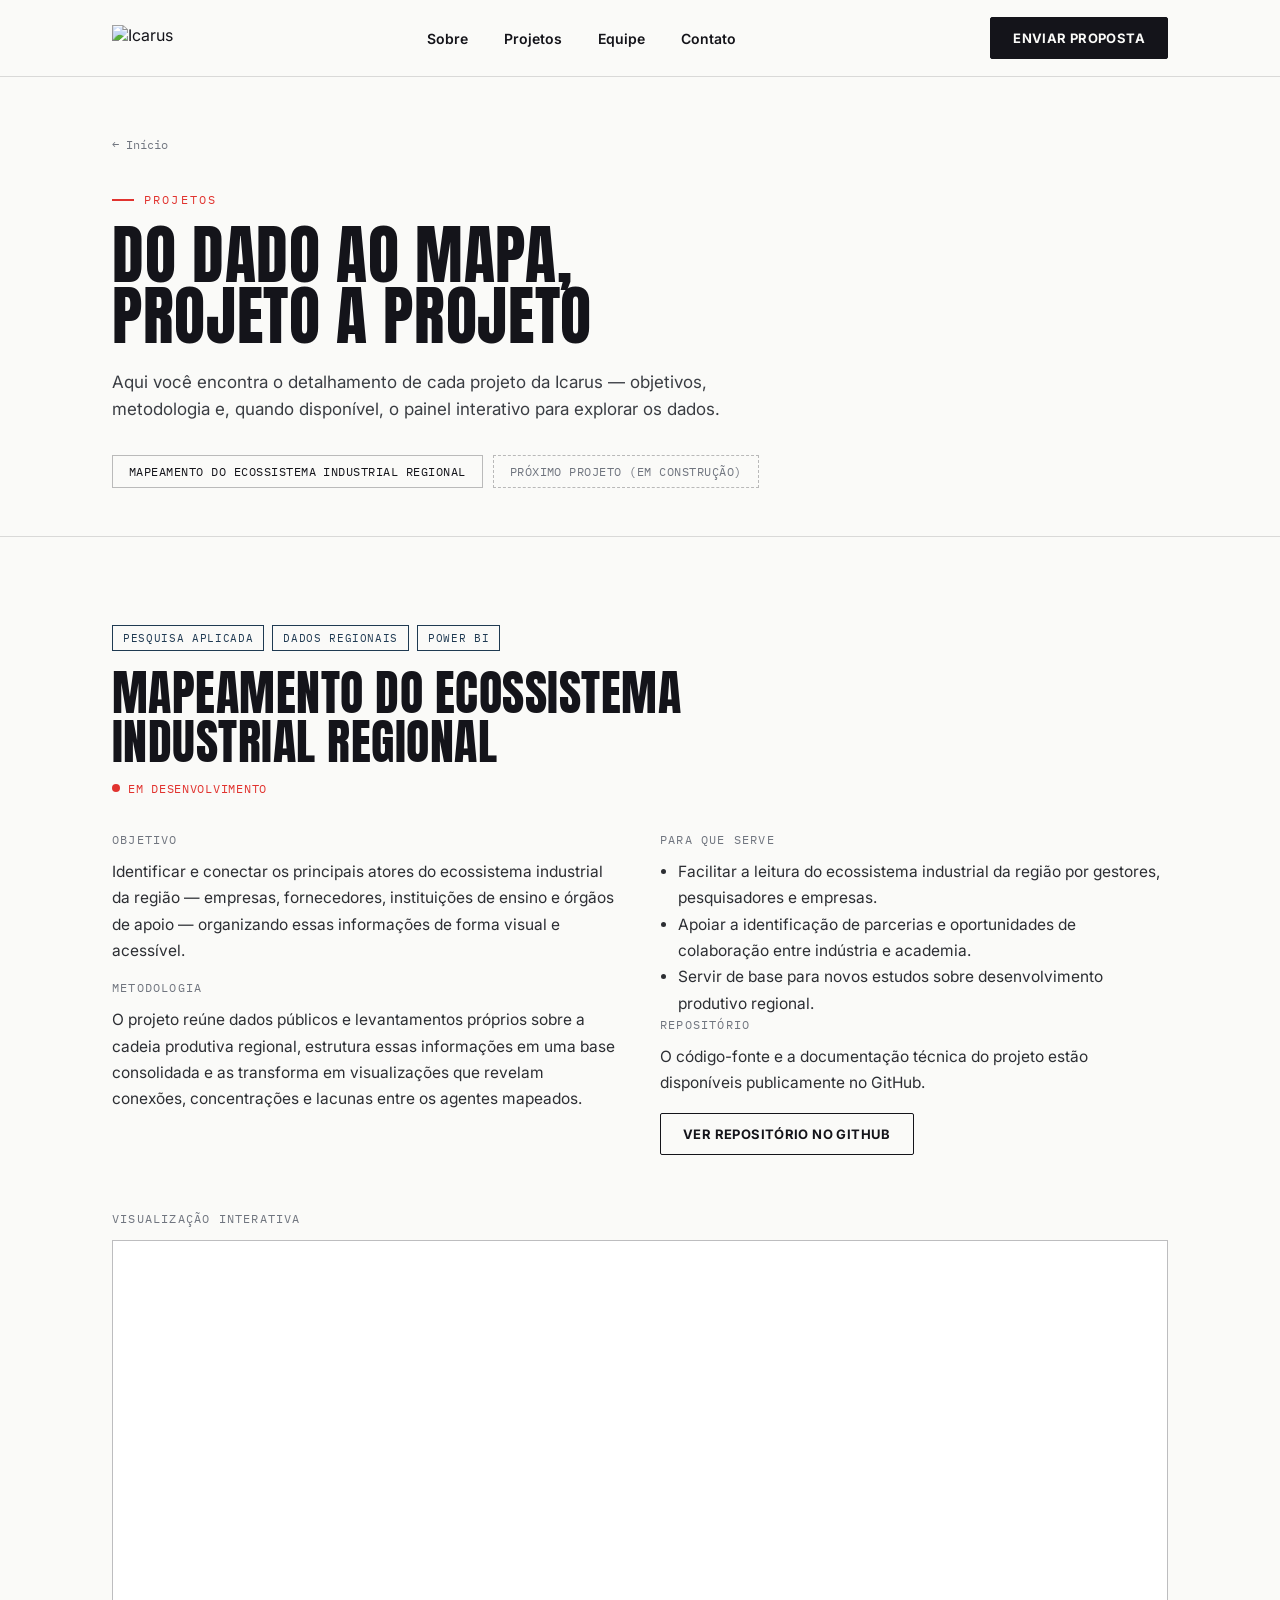
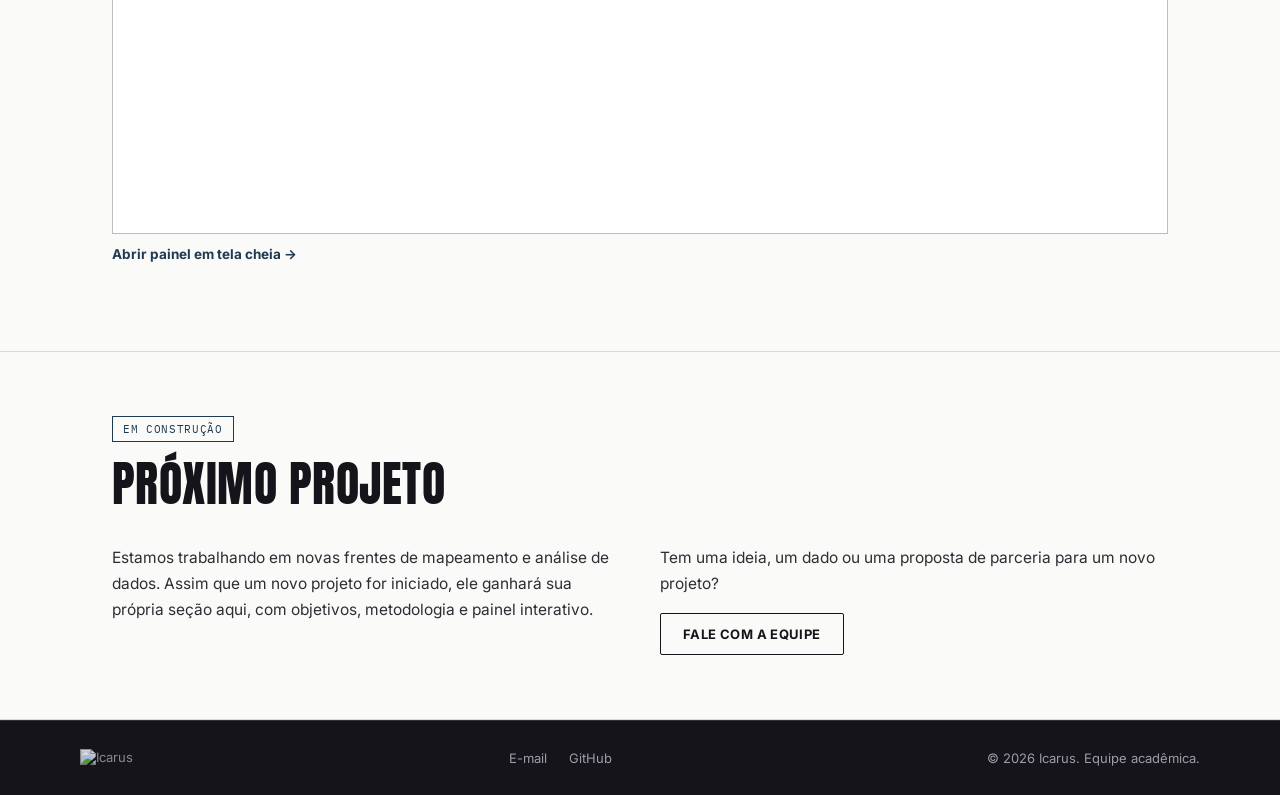
==== projetos.html @ 1a83b589 "Add files via upload" ====
<!DOCTYPE html>
<html lang="pt-BR">
<head>
<meta charset="UTF-8">
<meta name="viewport" content="width=device-width, initial-scale=1.0">
<title>Projetos — Icarus</title>
<link rel="icon" type="image/png" href="fotos/IcarusIcon.png">
<meta name="description" content="Conheça em detalhes os projetos da Icarus: objetivos, metodologia e os painéis interativos de cada um.">
<link rel="preconnect" href="https://fonts.googleapis.com">
<link rel="preconnect" href="https://fonts.gstatic.com" crossorigin>
<link href="https://fonts.googleapis.com/css2?family=Anton&family=Inter:wght@400;500;600;700;800&family=IBM+Plex+Mono:wght@400;500;600&display=swap" rel="stylesheet">
<style>

  :root{
    --paper:#FAFAF8;
    --ink:#14141A;
    --red:#E1332F;
    --navy:#1F3A52;
    --steel:#70757F;
    --line: rgba(20,20,26,0.14);
    --line-strong: rgba(20,20,26,0.28);
    --radius: 2px;
  }

  *{box-sizing:border-box;}
  html{scroll-behavior:smooth;}
  body{
    margin:0;
    background:var(--paper);
    color:var(--ink);
    font-family:'Inter',sans-serif;
    -webkit-font-smoothing:antialiased;
  }
  h1,h2,h3{
    font-family:'Anton', sans-serif;
    font-weight:400;
    letter-spacing:0.01em;
    text-transform:uppercase;
    margin:0;
  }
  .mono{
    font-family:'IBM Plex Mono', monospace;
  }
  a{color:inherit;}
  img{max-width:100%; display:block;}
  .wrap{
    max-width:1120px;
    margin:0 auto;
    padding:0 32px;
  }
  .eyebrow{
    font-family:'IBM Plex Mono', monospace;
    font-size:12px;
    letter-spacing:0.18em;
    text-transform:uppercase;
    color:var(--red);
    display:flex;
    align-items:center;
    gap:10px;
    margin-bottom:18px;
  }
  .eyebrow::before{
    content:"";
    width:22px;
    height:2px;
    background:var(--red);
    display:inline-block;
  }

  /* NAV */
  header{
    position:sticky;
    top:0;
    z-index:50;
    background:rgba(250,250,248,0.92);
    backdrop-filter:blur(6px);
    border-bottom:1px solid var(--line);
  }
  nav.wrap{
    display:flex;
    align-items:center;
    justify-content:space-between;
    height:76px;
  }
  .brand{
    display:flex;
    align-items:center;
    gap:10px;
    text-decoration:none;
  }
  .brand img{height:26px; width:auto;}
  .navlinks{
    display:flex;
    align-items:center;
    gap:36px;
    list-style:none;
    margin:0; padding:0;
  }
  .navlinks a{
    text-decoration:none;
    font-size:14px;
    font-weight:600;
    color:var(--ink);
    position:relative;
    padding-bottom:4px;
  }
  .navlinks a::after{
    content:"";
    position:absolute;
    left:0; bottom:0;
    width:0; height:2px;
    background:var(--red);
    transition:width .2s ease;
  }
  .navlinks a:hover::after{width:100%;}
  .btn{
    display:inline-flex;
    align-items:center;
    gap:8px;
    background:var(--ink);
    color:var(--paper);
    text-decoration:none;
    font-weight:700;
    font-size:13px;
    letter-spacing:0.03em;
    text-transform:uppercase;
    padding:12px 22px;
    border:1px solid var(--ink);
    border-radius:var(--radius);
    transition:background .2s ease, color .2s ease, transform .15s ease;
    cursor:pointer;
  }
  .btn:hover{background:var(--red); border-color:var(--red); transform:translateY(-1px);}
  .btn.ghost{
    background:transparent;
    color:var(--ink);
  }
  .btn.ghost:hover{background:var(--ink); color:var(--paper);}
  .navcta{display:none;}
  @media(min-width:720px){ .navcta{display:inline-flex;} }

  .menubtn{
    display:flex;
    background:none; border:none; cursor:pointer;
    flex-direction:column; gap:5px; padding:6px;
  }
  .menubtn span{width:22px; height:2px; background:var(--ink);}
  @media(min-width:720px){ .menubtn{display:none;} }
  @media(max-width:719px){
    .navlinks{
      position:fixed;
      top:76px; left:0; right:0;
      background:var(--paper);
      flex-direction:column;
      align-items:flex-start;
      gap:0;
      border-bottom:1px solid var(--line);
      transform:translateY(-130%);
      transition:transform .25s ease;
    }
    .navlinks.open{transform:translateY(0);}
    .navlinks li{width:100%;}
    .navlinks a{
      display:block;
      padding:18px 32px;
      width:100%;
      border-bottom:1px solid var(--line);
    }
  }

  /* HERO */
  #top{padding-top:56px;}
  .hero{
    position:relative;
    padding:64px 0 96px;
    overflow:hidden;
    border-bottom:1px solid var(--line);
  }
  .hero-grid{
    display:grid;
    grid-template-columns:1fr;
    gap:48px;
    align-items:center;
    position:relative;
    z-index:2;
  }
  @media(min-width:960px){
    .hero-grid{grid-template-columns:1.05fr 0.95fr;}
  }
  .hero h1{
    font-size:clamp(64px, 12vw, 132px);
    line-height:0.86;
    color:var(--ink);
  }
  .hero h1 span{color:var(--red);}
  .hero p.lede{
    font-size:18px;
    line-height:1.6;
    color:#3a3d43;
    max-width:46ch;
    margin:26px 0 34px;
  }
  .hero-ctas{display:flex; flex-wrap:wrap; gap:14px;}

  .flightmap{
    position:relative;
    aspect-ratio:1/1;
    max-width:460px;
    margin:0 auto;
  }
  .flightmap svg{width:100%; height:100%;}
  .fm-node{fill:var(--navy);}
  .fm-node.hub{fill:var(--red);}
  .fm-line{stroke:var(--line-strong); stroke-width:1.4; fill:none;}
  .fm-path{
    stroke:var(--red);
    stroke-width:2.4;
    fill:none;
    stroke-dasharray:6 7;
    stroke-linecap:round;
    animation:dash 26s linear infinite;
  }
  .fm-plane{
    offset-rotate:auto;
    animation:fly 9s ease-in-out infinite;
  }
  @keyframes dash{ to{ stroke-dashoffset:-260; } }
  @keyframes fly{
    0%   { offset-distance:0%; }
    100% { offset-distance:100%; }
  }
  @media (prefers-reduced-motion: reduce){
    .fm-path, .fm-plane{animation:none;}
  }

  /* SECTIONS shared */
  section{padding:96px 0;}
  section.tight{padding:72px 0;}
  .section-head{
    max-width:640px;
    margin-bottom:56px;
  }
  .section-head h2{
    font-size:clamp(34px, 5vw, 52px);
    line-height:1;
  }

  /* SOBRE */
  #sobre{background:#F1EFE7; border-bottom:1px solid var(--line);}
  .sobre-grid{
    display:grid;
    grid-template-columns:1fr;
    gap:48px;
  }
  @media(min-width:900px){
    .sobre-grid{grid-template-columns:1.2fr 0.8fr;}
  }
  .sobre-text p{
    font-size:16.5px;
    line-height:1.75;
    color:#2c2e33;
    margin:0 0 18px;
  }
  .databox{
    border:1px solid var(--line-strong);
    background:var(--paper);
  }
  .databox dl{margin:0;}
  .databox .row{
    display:flex;
    justify-content:space-between;
    gap:16px;
    padding:18px 22px;
    border-bottom:1px solid var(--line);
  }
  .databox .row:last-child{border-bottom:none;}
  .databox dt{
    font-family:'IBM Plex Mono', monospace;
    font-size:11px;
    letter-spacing:0.1em;
    text-transform:uppercase;
    color:var(--steel);
  }
  .databox dd{
    margin:0;
    font-weight:700;
    font-size:14.5px;
    text-align:right;
  }

  /* PROJETOS */
  .projects{
    display:grid;
    grid-template-columns:1fr;
    gap:28px;
  }
  @media(min-width:860px){
    .projects{grid-template-columns:1fr 1fr;}
  }
  .card{
    border:1px solid var(--line-strong);
    padding:34px;
    background:var(--paper);
    display:flex;
    flex-direction:column;
    gap:18px;
  }
  .card .tag-row{display:flex; flex-wrap:wrap; gap:8px;}
  .tag{
    font-family:'IBM Plex Mono', monospace;
    font-size:11px;
    letter-spacing:0.06em;
    text-transform:uppercase;
    color:var(--navy);
    border:1px solid var(--navy);
    padding:5px 10px;
  }
  .card h3{
    font-size:24px;
    line-height:1.15;
  }
  .card p{
    font-size:15.5px;
    line-height:1.65;
    color:#3a3d43;
    margin:0;
    flex-grow:1;
  }
  .card .cardlink{
    display:inline-flex;
    align-items:center;
    gap:8px;
    font-weight:700;
    font-size:14px;
    text-decoration:none;
    color:var(--ink);
    border-top:1px solid var(--line);
    padding-top:16px;
  }
  .card .cardlink:hover{color:var(--red);}
  .card.empty{
    border-style:dashed;
    align-items:flex-start;
    justify-content:center;
    color:var(--steel);
  }
  .card.empty h3{color:var(--steel);}

  /* EQUIPE */
  #equipe{background:#F1EFE7; border-bottom:1px solid var(--line);}
  .team-grid{
    display:grid;
    grid-template-columns:repeat(2, 1fr);
    gap:28px;
  }
  @media(min-width:720px){
    .team-grid{grid-template-columns:repeat(3, 1fr);}
  }
  .member{
    background:var(--paper);
    border:1px solid var(--line-strong);
    display:flex;
    flex-direction:column;
  }
  .member-photo{
    aspect-ratio:1/1;
    width:100%;
    overflow:hidden;
    border-bottom:1px solid var(--line-strong);
    background:#dcdad2;
  }
  .member-photo img{
    width:100%; height:100%;
    object-fit:cover;
    filter:grayscale(1);
    transition:filter .25s ease, transform .35s ease;
  }
  .member:hover .member-photo img{filter:grayscale(0); transform:scale(1.03);}
  .member-info{
    padding:18px 20px 22px;
    display:flex;
    flex-direction:column;
    gap:4px;
    flex-grow:1;
  }
  .member-info h3{
    font-family:'Inter', sans-serif;
    text-transform:none;
    font-weight:800;
    font-size:16.5px;
    letter-spacing:0;
  }
  .member-role{
    font-family:'IBM Plex Mono', monospace;
    font-size:11.5px;
    letter-spacing:0.04em;
    color:var(--steel);
    margin-bottom:10px;
  }
  .member-linkedin{
    margin-top:auto;
    display:inline-flex;
    align-items:center;
    gap:8px;
    font-size:13px;
    font-weight:700;
    text-decoration:none;
    color:var(--navy);
    width:fit-content;
  }
  .member-linkedin svg{width:16px; height:16px; fill:var(--navy);}
  .member-linkedin:hover{color:var(--red);}
  .member-linkedin:hover svg{fill:var(--red);}

  /* CONTATO */
  #contato{background:var(--ink); color:var(--paper); border-bottom:none;}
  #contato .eyebrow{color:#ff8b83;}
  #contato .eyebrow::before{background:#ff8b83;}
  #contato .section-head h2{color:var(--paper);}
  .contact-grid{
    display:grid;
    grid-template-columns:1fr;
    gap:48px;
  }
  @media(min-width:900px){
    .contact-grid{grid-template-columns:0.8fr 1.2fr;}
  }
  .contact-info p{
    font-size:16px;
    line-height:1.7;
    color:#c8c9ce;
    max-width:40ch;
  }
  .maillink{
    display:inline-flex;
    align-items:center;
    gap:10px;
    font-family:'IBM Plex Mono', monospace;
    font-size:16px;
    color:var(--paper);
    text-decoration:none;
    border-bottom:1px solid rgba(250,250,248,0.4);
    padding-bottom:4px;
    margin-top:8px;
  }
  .maillink:hover{color:var(--red); border-color:var(--red);}

  form.proposal{
    display:grid;
    grid-template-columns:1fr 1fr;
    gap:18px;
  }
  form.proposal .full{grid-column:1/-1;}
  form.proposal label{
    display:block;
    font-family:'IBM Plex Mono', monospace;
    font-size:11px;
    letter-spacing:0.08em;
    text-transform:uppercase;
    color:#9c9ea5;
    margin-bottom:8px;
  }
  form.proposal input,
  form.proposal textarea{
    width:100%;
    background:transparent;
    border:none;
    border-bottom:1px solid rgba(250,250,248,0.35);
    color:var(--paper);
    font-family:'Inter', sans-serif;
    font-size:15px;
    padding:10px 2px;
    outline:none;
    transition:border-color .2s ease;
  }
  form.proposal input:focus,
  form.proposal textarea:focus{border-color:var(--red);}
  form.proposal textarea{resize:vertical; min-height:96px;}
  form.proposal .submitrow{
    grid-column:1/-1;
    display:flex;
    align-items:center;
    gap:18px;
    flex-wrap:wrap;
    margin-top:8px;
  }
  .btn.on-dark{background:var(--red); border-color:var(--red); color:var(--paper);}
  .btn.on-dark:hover{background:var(--paper); color:var(--ink); border-color:var(--paper);}
  .formnote{font-size:13px; color:#9c9ea5;}
  @media(max-width:600px){
    form.proposal{grid-template-columns:1fr;}
  }

  footer{
    background:var(--ink);
    color:#9c9ea5;
    border-top:1px solid rgba(250,250,248,0.12);
  }
  .footwrap{
    display:flex;
    flex-wrap:wrap;
    gap:16px;
    align-items:center;
    justify-content:space-between;
    padding:28px 0;
    font-size:13px;
  }
  .footwrap img{height:18px; opacity:.85;}
  .footlinks{display:flex; gap:22px; list-style:none; margin:0; padding:0;}
  .footlinks a{text-decoration:none; color:#9c9ea5;}
  .footlinks a:hover{color:var(--paper);}

  :focus-visible{outline:2px solid var(--red); outline-offset:2px;}


  /* PÁGINA DE PROJETOS */
  .pagehero{
    padding:56px 0 48px;
    border-bottom:1px solid var(--line);
  }
  .breadcrumb{
    font-family:'IBM Plex Mono', monospace;
    font-size:12px;
    color:var(--steel);
    text-decoration:none;
    display:inline-flex;
    align-items:center;
    gap:6px;
    margin-bottom:28px;
  }
  .breadcrumb:hover{color:var(--red);}
  .pagehero h1{
    font-size:clamp(40px, 7vw, 64px);
    line-height:0.95;
  }
  .pagehero p.lede{
    font-size:17px;
    line-height:1.6;
    color:#3a3d43;
    max-width:60ch;
    margin:22px 0 0;
  }

  .project-pills{
    display:flex;
    flex-wrap:wrap;
    gap:10px;
    margin-top:32px;
  }
  .pill{
    font-family:'IBM Plex Mono', monospace;
    font-size:12px;
    text-transform:uppercase;
    letter-spacing:0.04em;
    text-decoration:none;
    color:var(--ink);
    border:1px solid var(--line-strong);
    padding:8px 16px;
    transition:background .2s ease, color .2s ease, border-color .2s ease;
  }
  .pill:hover{background:var(--ink); color:var(--paper); border-color:var(--ink);}
  .pill.disabled{
    color:var(--steel);
    border-style:dashed;
    pointer-events:none;
  }

  .project-detail{
    padding:88px 0;
    border-bottom:1px solid var(--line);
  }
  .project-detail.empty{
    padding:64px 0;
    text-align:left;
  }
  .pd-head{max-width:760px; margin-bottom:36px;}
  .pd-head .tag-row{display:flex; flex-wrap:wrap; gap:8px; margin-bottom:18px;}
  .pd-head h2{font-size:clamp(32px, 5vw, 48px); line-height:1.02; margin-bottom:14px;}
  .pd-meta{
    display:flex;
    flex-wrap:wrap;
    align-items:center;
    gap:20px;
    margin-top:8px;
  }
  .pd-meta .status{
    font-family:'IBM Plex Mono', monospace;
    font-size:12px;
    letter-spacing:0.06em;
    text-transform:uppercase;
    color:var(--red);
    display:flex;
    align-items:center;
    gap:8px;
  }
  .pd-meta .status::before{
    content:"";
    width:8px; height:8px;
    border-radius:50%;
    background:var(--red);
    display:inline-block;
  }

  .pd-body{
    display:grid;
    grid-template-columns:1fr;
    gap:40px;
  }
  @media(min-width:900px){
    .pd-body{grid-template-columns:1fr 1fr;}
  }
  .pd-col h3{
    font-family:'IBM Plex Mono', monospace;
    font-size:12px;
    letter-spacing:0.1em;
    text-transform:uppercase;
    color:var(--steel);
    margin-bottom:12px;
  }
  .pd-col p{
    font-size:15.5px;
    line-height:1.7;
    color:#2c2e33;
    margin:0 0 16px;
  }
  .pd-col ul{
    margin:0;
    padding-left:18px;
    font-size:15.5px;
    line-height:1.7;
    color:#2c2e33;
  }

  .pbi-section{margin-top:56px;}
  .pbi-section h3{
    font-family:'IBM Plex Mono', monospace;
    font-size:12px;
    letter-spacing:0.1em;
    text-transform:uppercase;
    color:var(--steel);
    margin-bottom:14px;
  }
  .pbi-embed{
    position:relative;
    width:100%;
    aspect-ratio:16/9;
    background:#fff;
    border:1px solid var(--line-strong);
  }
  .pbi-embed iframe{
    position:absolute; inset:0;
    width:100%; height:100%;
    border:0;
  }
  .pbi-openfull{
    margin-top:12px;
    display:inline-flex;
    align-items:center;
    gap:8px;
    font-size:13.5px;
    font-weight:700;
    text-decoration:none;
    color:var(--navy);
  }
  .pbi-openfull:hover{color:var(--red);}

  .pd-footer{
    margin-top:40px;
    display:flex;
    flex-wrap:wrap;
    gap:16px;
  }
</style>
</head>
<body>

<header>
  <nav class="wrap">
    <a class="brand" href="index.html">
      <img src="fotos/icarus-logo.png" alt="Icarus">
    </a>
    <ul class="navlinks" id="navlinks">
      <li><a href="index.html#sobre">Sobre</a></li>
      <li><a href="projetos.html">Projetos</a></li>
      <li><a href="index.html#equipe">Equipe</a></li>
      <li><a href="index.html#contato">Contato</a></li>
    </ul>
    <a class="btn navcta" href="index.html#contato">Enviar proposta</a>
    <button class="menubtn" id="menubtn" aria-label="Abrir menu" aria-expanded="false">
      <span></span><span></span><span></span>
    </button>
  </nav>
</header>

<main>

  <section class="pagehero">
    <div class="wrap">
      <a class="breadcrumb" href="index.html">&larr; Início</a>
      <p class="eyebrow">Projetos</p>
      <h1>Do dado ao mapa,<br>projeto a projeto</h1>
      <p class="lede">Aqui você encontra o detalhamento de cada projeto da Icarus — objetivos, metodologia e, quando disponível, o painel interativo para explorar os dados.</p>

      <div class="project-pills">
        <a class="pill" href="#mapeamento">Mapeamento do Ecossistema Industrial Regional</a>
        <span class="pill disabled">Próximo projeto (em construção)</span>
      </div>
    </div>
  </section>

  <article id="mapeamento" class="project-detail">
    <div class="wrap">
      <div class="pd-head">
        <div class="tag-row">
          <span class="tag">Pesquisa aplicada</span>
          <span class="tag">Dados regionais</span>
          <span class="tag">Power BI</span>
        </div>
        <h2>Mapeamento do Ecossistema Industrial Regional</h2>
        <div class="pd-meta">
          <span class="status">Em desenvolvimento</span>
        </div>
      </div>

      <div class="pd-body">
        <div class="pd-col">
          <h3>Objetivo</h3>
          <p>Identificar e conectar os principais atores do ecossistema industrial da região — empresas, fornecedores, instituições de ensino e órgãos de apoio — organizando essas informações de forma visual e acessível.</p>
          <h3>Metodologia</h3>
          <p>O projeto reúne dados públicos e levantamentos próprios sobre a cadeia produtiva regional, estrutura essas informações em uma base consolidada e as transforma em visualizações que revelam conexões, concentrações e lacunas entre os agentes mapeados.</p>
        </div>
        <div class="pd-col">
          <h3>Para que serve</h3>
          <ul>
            <li>Facilitar a leitura do ecossistema industrial da região por gestores, pesquisadores e empresas.</li>
            <li>Apoiar a identificação de parcerias e oportunidades de colaboração entre indústria e academia.</li>
            <li>Servir de base para novos estudos sobre desenvolvimento produtivo regional.</li>
          </ul>
          <h3>Repositório</h3>
          <p>O código-fonte e a documentação técnica do projeto estão disponíveis publicamente no GitHub.</p>
          <a class="btn ghost" href="https://github.com/Icarus-Lab-s/Mapeamento-do-Ecossistema-Industrial-Regional" target="_blank" rel="noopener">Ver repositório no GitHub</a>
        </div>
      </div>

      <div class="pbi-section">
        <h3>Visualização interativa</h3>
        <div class="pbi-embed">
          <iframe title="Mapeamento do Ecossistema Industrial Regional — Power BI"
            src="https://app.powerbi.com/view?r=eyJrIjoiMGNhYjM4NjMtMGIyYi00YjcwLWJhYmQtYzQyNThmYTY5NDgzIiwidCI6ImVhYmU2NGM1LTY4ZjUtNGE3Ni04MzAxLTk1NzdhNjc5ZTQ0OSIsImMiOjR9&pageName=af661d0682da87ab750f"
            allowfullscreen loading="lazy"></iframe>
        </div>
        <a class="pbi-openfull" href="https://app.powerbi.com/view?r=eyJrIjoiMGNhYjM4NjMtMGIyYi00YjcwLWJhYmQtYzQyNThmYTY5NDgzIiwidCI6ImVhYmU2NGM1LTY4ZjUtNGE3Ni04MzAxLTk1NzdhNjc5ZTQ0OSIsImMiOjR9&pageName=af661d0682da87ab750f" target="_blank" rel="noopener">
          Abrir painel em tela cheia &rarr;
        </a>
      </div>
    </div>
  </article>

  <article id="proximo-projeto" class="project-detail empty">
    <div class="wrap">
      <div class="pd-head">
        <div class="tag-row"><span class="tag">Em construção</span></div>
        <h2>Próximo projeto</h2>
      </div>
      <div class="pd-body">
        <div class="pd-col">
          <p>Estamos trabalhando em novas frentes de mapeamento e análise de dados. Assim que um novo projeto for iniciado, ele ganhará sua própria seção aqui, com objetivos, metodologia e painel interativo.</p>
        </div>
        <div class="pd-col">
          <p>Tem uma ideia, um dado ou uma proposta de parceria para um novo projeto?</p>
          <a class="btn ghost" href="index.html#contato">Fale com a equipe</a>
        </div>
      </div>
    </div>
  </article>

</main>

<footer>
  <div class="wrap footwrap">
    <img src="fotos/icarus-logo.png" alt="Icarus">
    <ul class="footlinks">
      <li><a href="mailto:icarus.fatec@gmail.com">E-mail</a></li>
      <li><a href="https://github.com/Icarus-Lab-s" target="_blank" rel="noopener">GitHub</a></li>
    </ul>
    <span>&copy; <span id="year"></span> Icarus. Equipe acadêmica.</span>
  </div>
</footer>

<script>
  document.getElementById('year').textContent = new Date().getFullYear();

  const menubtn = document.getElementById('menubtn');
  const navlinks = document.getElementById('navlinks');
  menubtn.addEventListener('click', () => {
    const open = navlinks.classList.toggle('open');
    menubtn.setAttribute('aria-expanded', open ? 'true' : 'false');
  });
  navlinks.querySelectorAll('a').forEach(a => a.addEventListener('click', () => {
    navlinks.classList.remove('open');
    menubtn.setAttribute('aria-expanded', 'false');
  }));
</script>

</body>
</html>
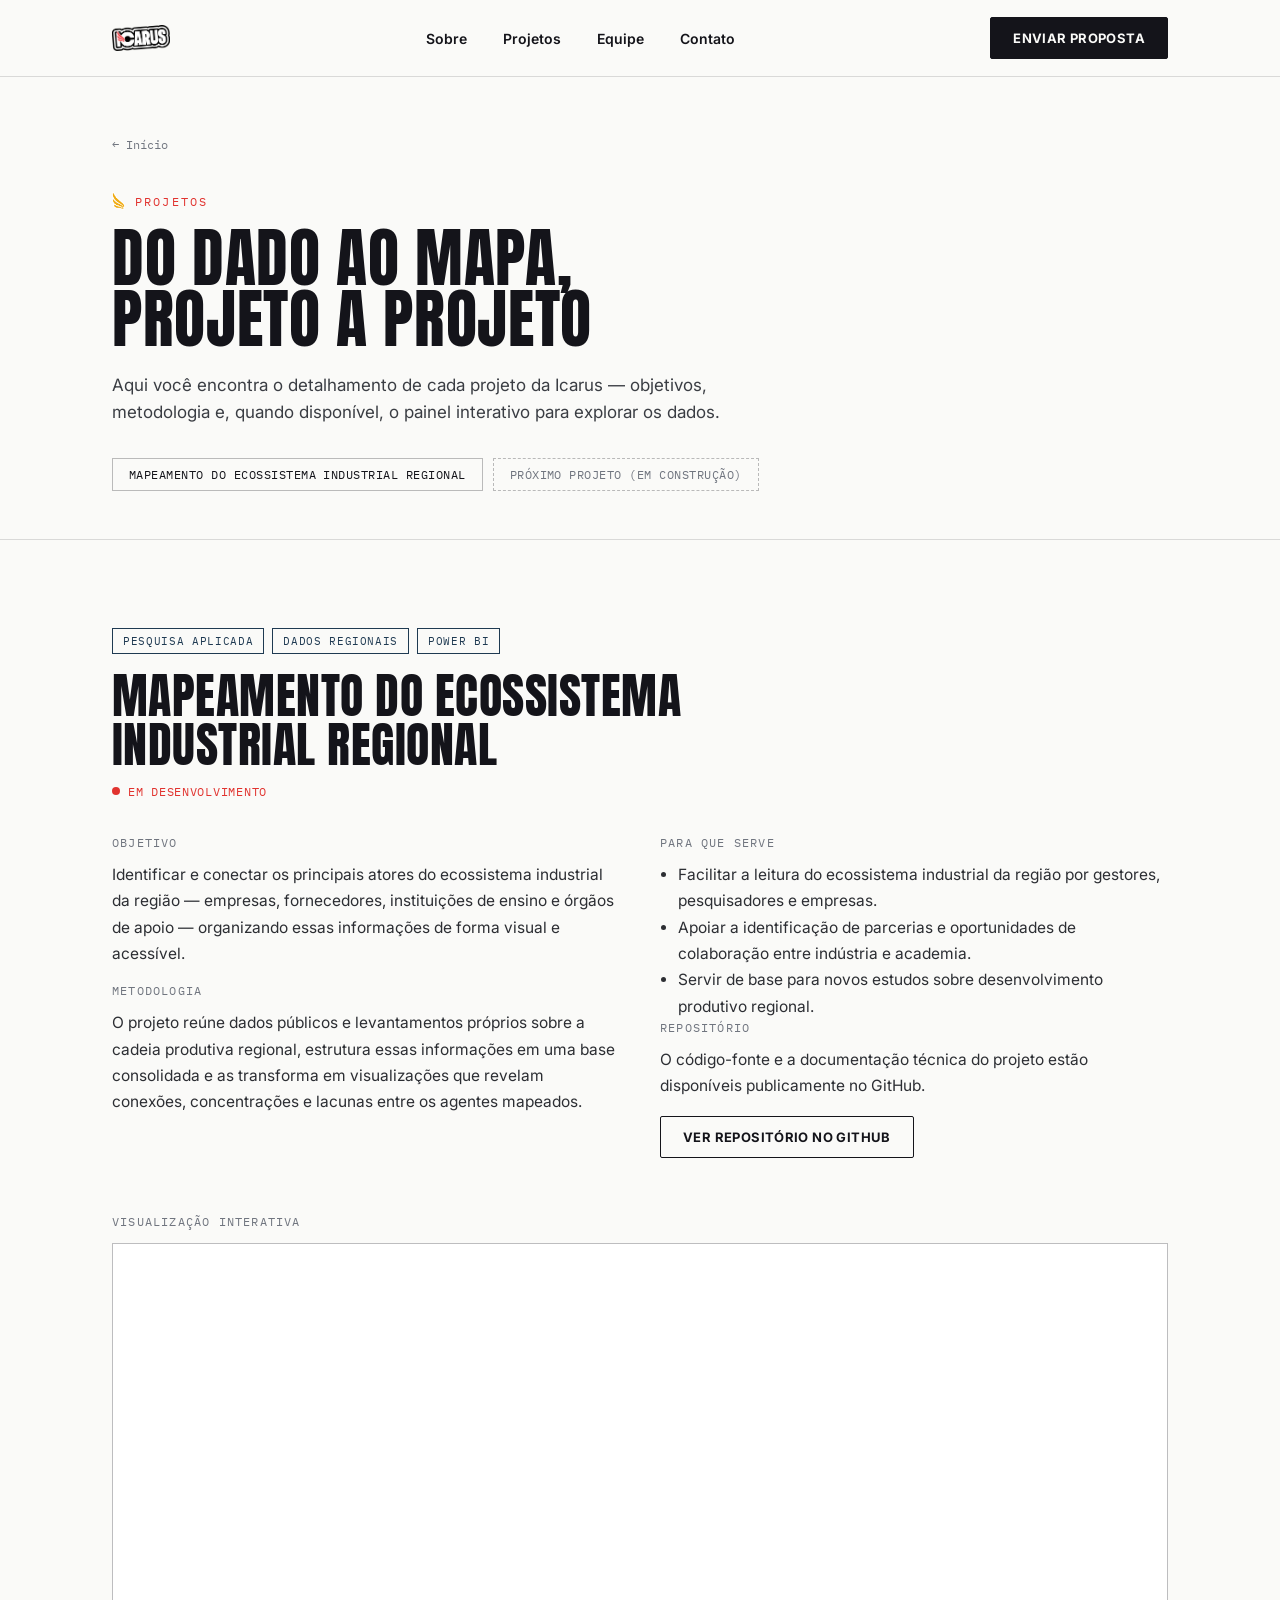
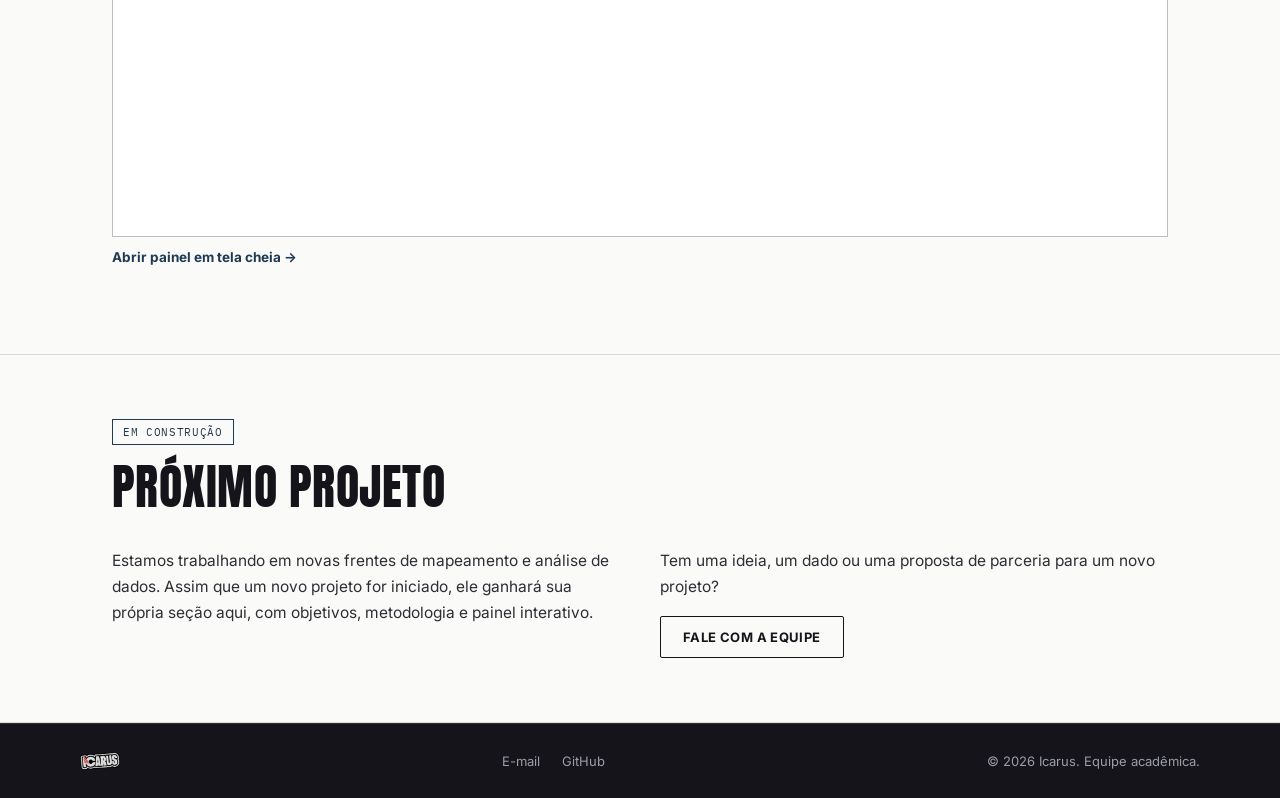
==== commit 5b43aca7: "Update eyebrow styling in projetos.html Replaced eyebrow pseudo-element with an image background." ====
--- a/projetos.html
+++ b/projetos.html
@@ -59,13 +59,16 @@
     gap:10px;
     margin-bottom:18px;
   }
-  .eyebrow::before{
-    content:"";
-    width:22px;
-    height:2px;
-    background:var(--red);
-    display:inline-block;
-  }
+.eyebrow::before{
+  content:"";
+  width:13px;
+  height:18px;
+  background-image:url('fotos/ASA_AMARELA.png');
+  background-size:contain;
+  background-repeat:no-repeat;
+  background-position:center;
+  display:inline-block;
+}
 
   /* NAV */
   header{
@@ -415,7 +418,7 @@
   /* CONTATO */
   #contato{background:var(--ink); color:var(--paper); border-bottom:none;}
   #contato .eyebrow{color:#ff8b83;}
-  #contato .eyebrow::before{background:#ff8b83;}
+
   #contato .section-head h2{color:var(--paper);}
   .contact-grid{
     display:grid;
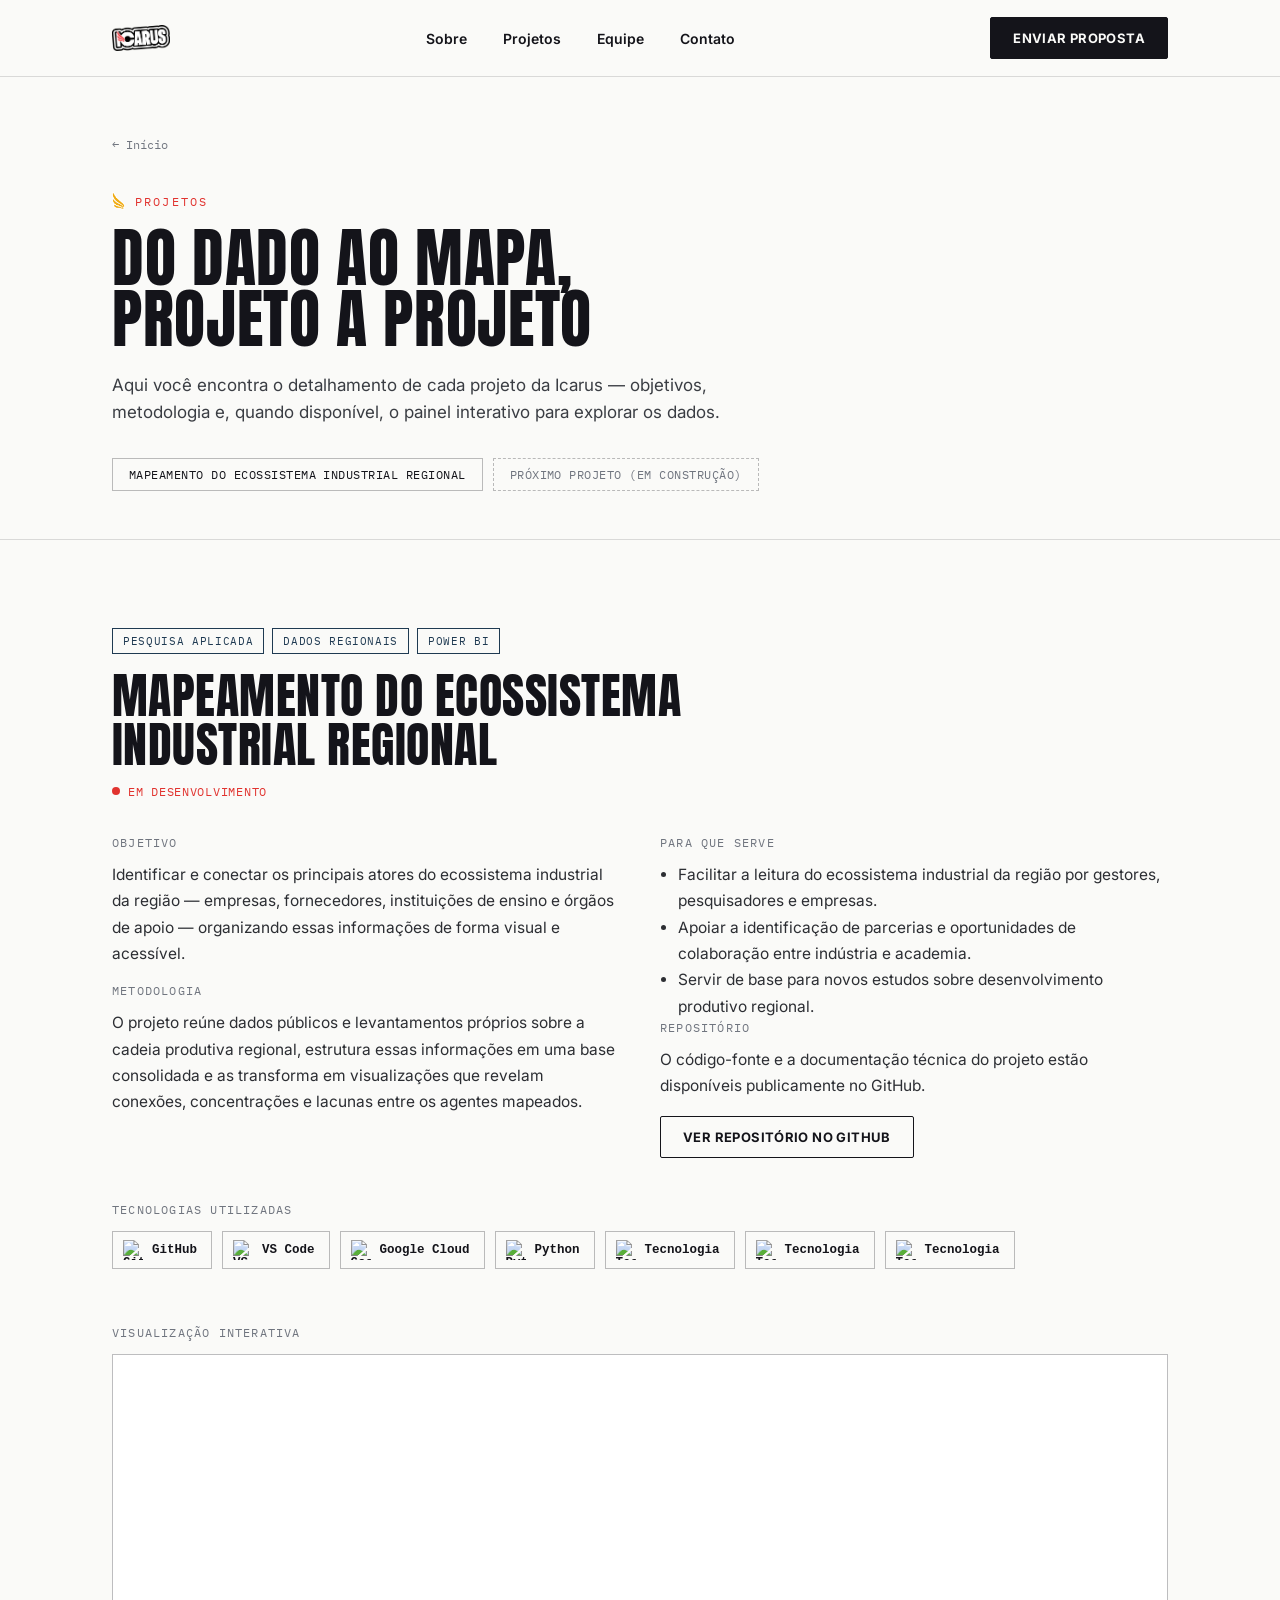
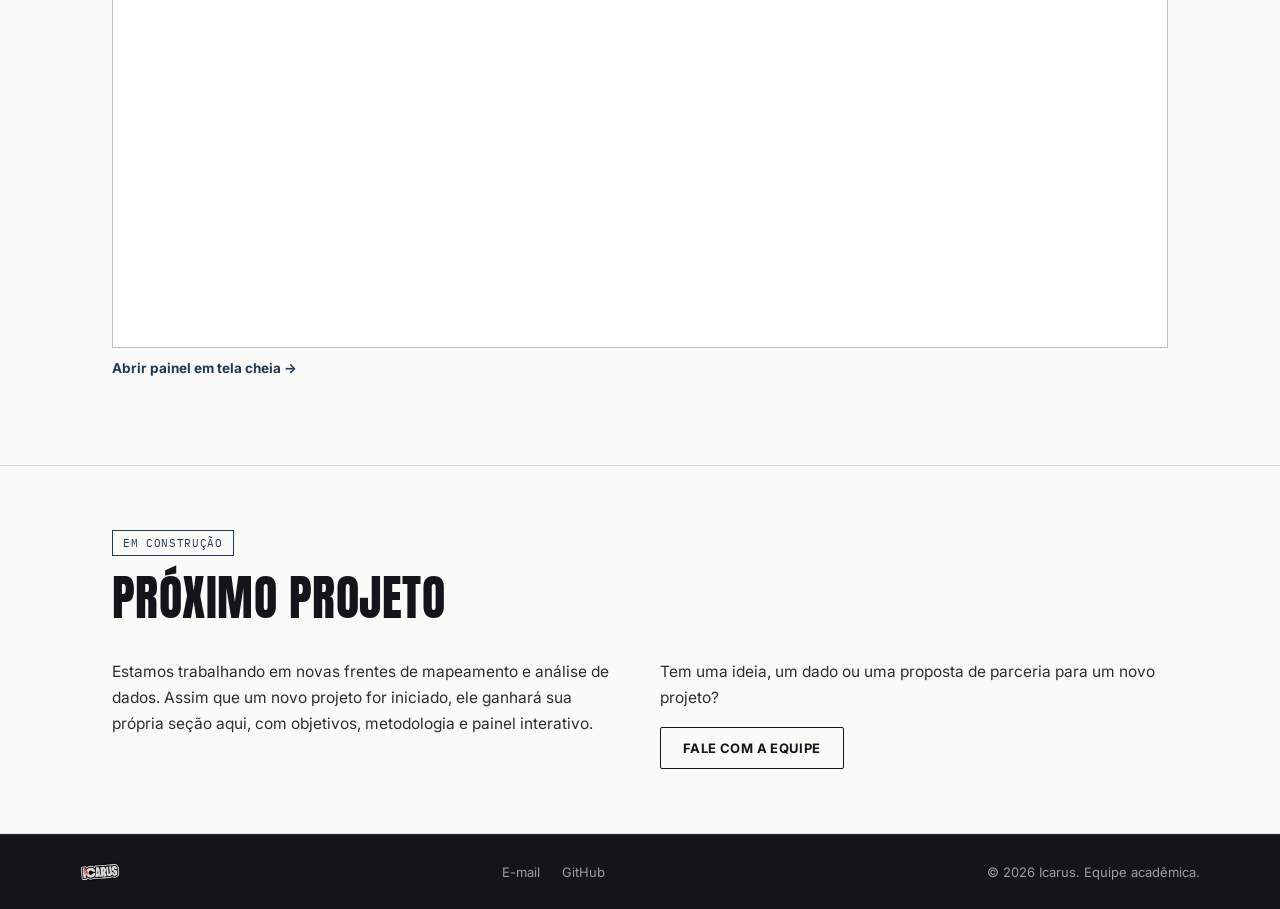
==== commit fc0e863e: "Add files via upload" ====
--- a/projetos.html
+++ b/projetos.html
@@ -59,16 +59,16 @@
     gap:10px;
     margin-bottom:18px;
   }
-.eyebrow::before{
-  content:"";
-  width:13px;
-  height:18px;
-  background-image:url('fotos/ASA_AMARELA.png');
-  background-size:contain;
-  background-repeat:no-repeat;
-  background-position:center;
-  display:inline-block;
-}
+  .eyebrow::before{
+    content:"";
+    width:13px;
+    height:18px;
+    background-image:url('fotos/ASA_AMARELA.png');
+    background-size:contain;
+    background-repeat:no-repeat;
+    background-position:center;
+    display:inline-block;
+  }
 
   /* NAV */
   header{
@@ -418,7 +418,6 @@
   /* CONTATO */
   #contato{background:var(--ink); color:var(--paper); border-bottom:none;}
   #contato .eyebrow{color:#ff8b83;}
-
   #contato .section-head h2{color:var(--paper);}
   .contact-grid{
     display:grid;
@@ -632,6 +631,43 @@
     font-size:15.5px;
     line-height:1.7;
     color:#2c2e33;
+  }
+
+  .tech-section{margin-top:44px;}
+  .tech-section h3{
+    font-family:'IBM Plex Mono', monospace;
+    font-size:12px;
+    letter-spacing:0.1em;
+    text-transform:uppercase;
+    color:var(--steel);
+    margin-bottom:14px;
+  }
+  .tech-list{
+    display:flex;
+    flex-wrap:wrap;
+    gap:10px;
+    list-style:none;
+    margin:0; padding:0;
+  }
+  .tech-chip{
+    display:inline-flex;
+    align-items:center;
+    gap:9px;
+    border:1px solid var(--line-strong);
+    background:var(--paper);
+    padding:8px 14px 8px 10px;
+    font-family:'IBM Plex Mono', monospace;
+    font-size:12.5px;
+    font-weight:600;
+    color:var(--ink);
+    transition:border-color .2s ease;
+  }
+  .tech-chip:hover{border-color:var(--red);}
+  .tech-chip img{
+    width:20px;
+    height:20px;
+    object-fit:contain;
+    display:block;
   }
 
   .pbi-section{margin-top:56px;}
@@ -745,6 +781,41 @@
         </div>
       </div>
 
+      <div class="tech-section">
+        <h3>Tecnologias utilizadas</h3>
+        <ul class="tech-list">
+          <li class="tech-chip">
+            <img src="https://skillicons.dev/icons?i=github" alt="GitHub">
+            GitHub
+          </li>
+          <li class="tech-chip">
+            <img src="https://skillicons.dev/icons?i=vscode" alt="VS Code">
+            VS Code
+          </li>
+          <li class="tech-chip">
+            <img src="https://skillicons.dev/icons?i=gcp" alt="Google Cloud">
+            Google Cloud
+          </li>
+          <li class="tech-chip">
+            <img src="https://skillicons.dev/icons?i=py" alt="Python">
+            Python
+          </li>
+          <!-- Ícones do GitHub attachments do README: troque "Tecnologia" pelo nome real de cada um -->
+          <li class="tech-chip">
+            <img src="https://github.com/user-attachments/assets/198d7763-92dc-4685-8780-8c7db5d99fa0" alt="Tecnologia">
+            Tecnologia
+          </li>
+          <li class="tech-chip">
+            <img src="https://github.com/user-attachments/assets/2d09ff6a-58b9-4582-9270-4984dc7b776a" alt="Tecnologia">
+            Tecnologia
+          </li>
+          <li class="tech-chip">
+            <img src="https://github.com/user-attachments/assets/ec7f6d82-7c84-4871-9c70-865951236cc5" alt="Tecnologia">
+            Tecnologia
+          </li>
+        </ul>
+      </div>
+
       <div class="pbi-section">
         <h3>Visualização interativa</h3>
         <div class="pbi-embed">
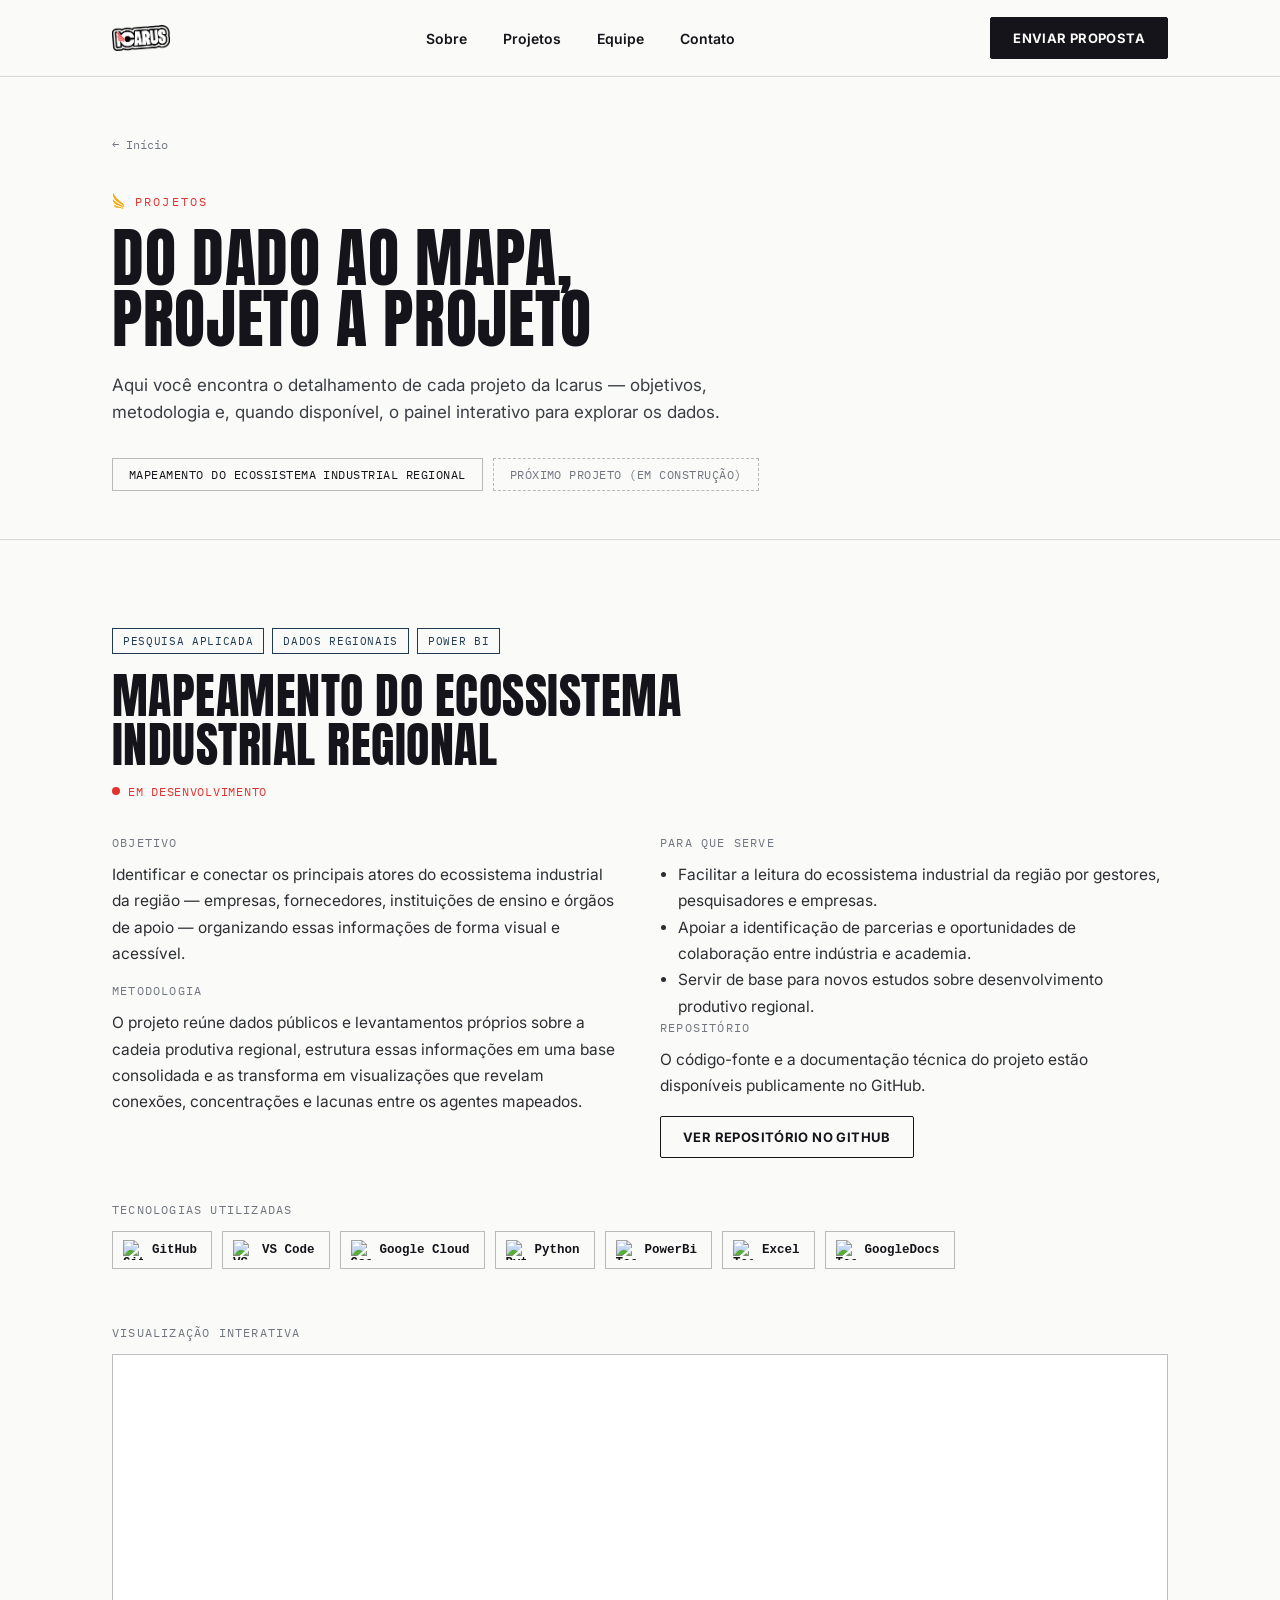
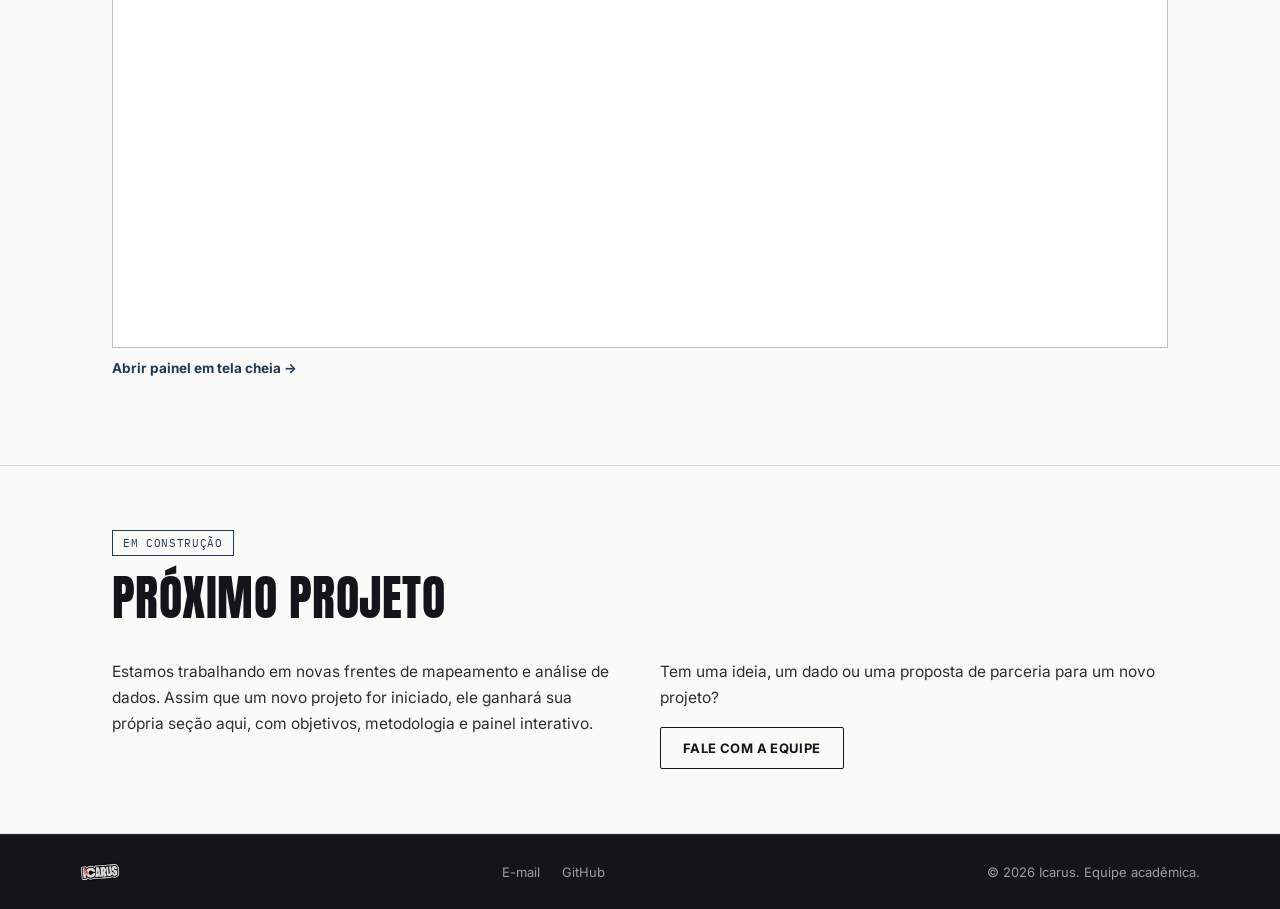
==== commit 531022b7: "Add files via upload" ====
--- a/projetos.html
+++ b/projetos.html
@@ -800,18 +800,18 @@
             <img src="https://skillicons.dev/icons?i=py" alt="Python">
             Python
           </li>
-          <!-- Ícones do GitHub attachments do README: troque "Tecnologia" pelo nome real de cada um -->
+  <!-- Ícones do GitHub attachments do README: troque "Tecnologia" pelo nome real de cada um -->
           <li class="tech-chip">
             <img src="https://github.com/user-attachments/assets/198d7763-92dc-4685-8780-8c7db5d99fa0" alt="Tecnologia">
-            Tecnologia
+            PowerBi
           </li>
           <li class="tech-chip">
             <img src="https://github.com/user-attachments/assets/2d09ff6a-58b9-4582-9270-4984dc7b776a" alt="Tecnologia">
-            Tecnologia
+            Excel
           </li>
           <li class="tech-chip">
             <img src="https://github.com/user-attachments/assets/ec7f6d82-7c84-4871-9c70-865951236cc5" alt="Tecnologia">
-            Tecnologia
+            GoogleDocs
           </li>
         </ul>
       </div>
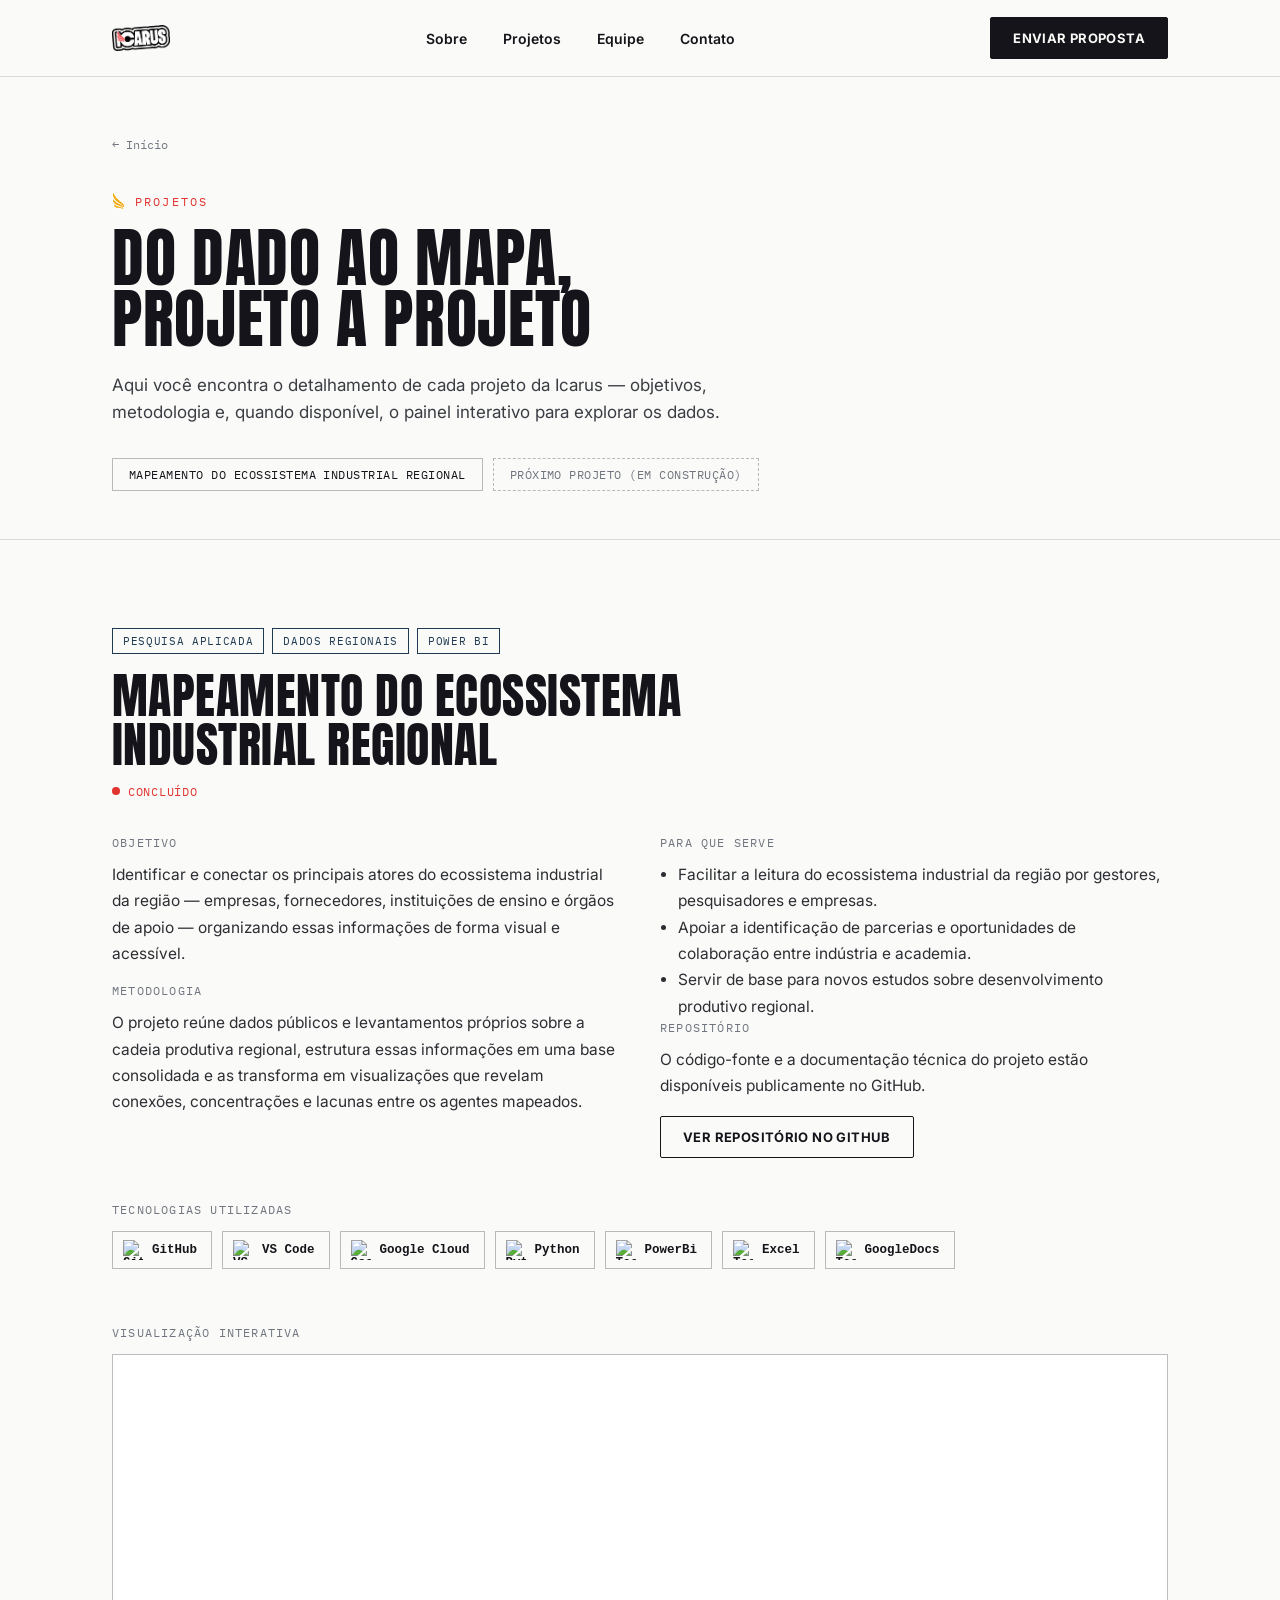
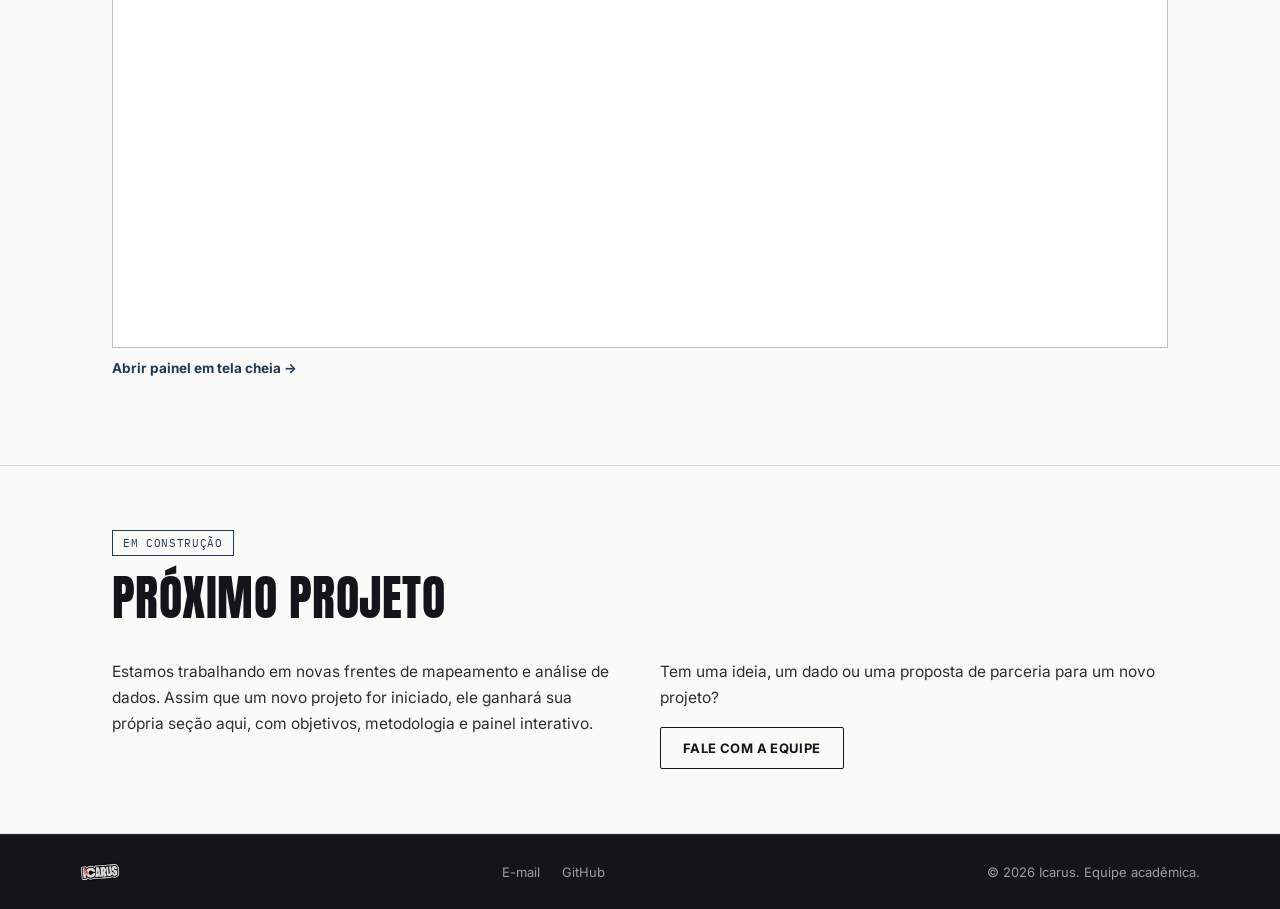
==== commit 45b463b8: "Update projetos.html" ====
--- a/projetos.html
+++ b/projetos.html
@@ -757,7 +757,7 @@
         </div>
         <h2>Mapeamento do Ecossistema Industrial Regional</h2>
         <div class="pd-meta">
-          <span class="status">Em desenvolvimento</span>
+          <span class="status concluido">Concluído</span>
         </div>
       </div>
 
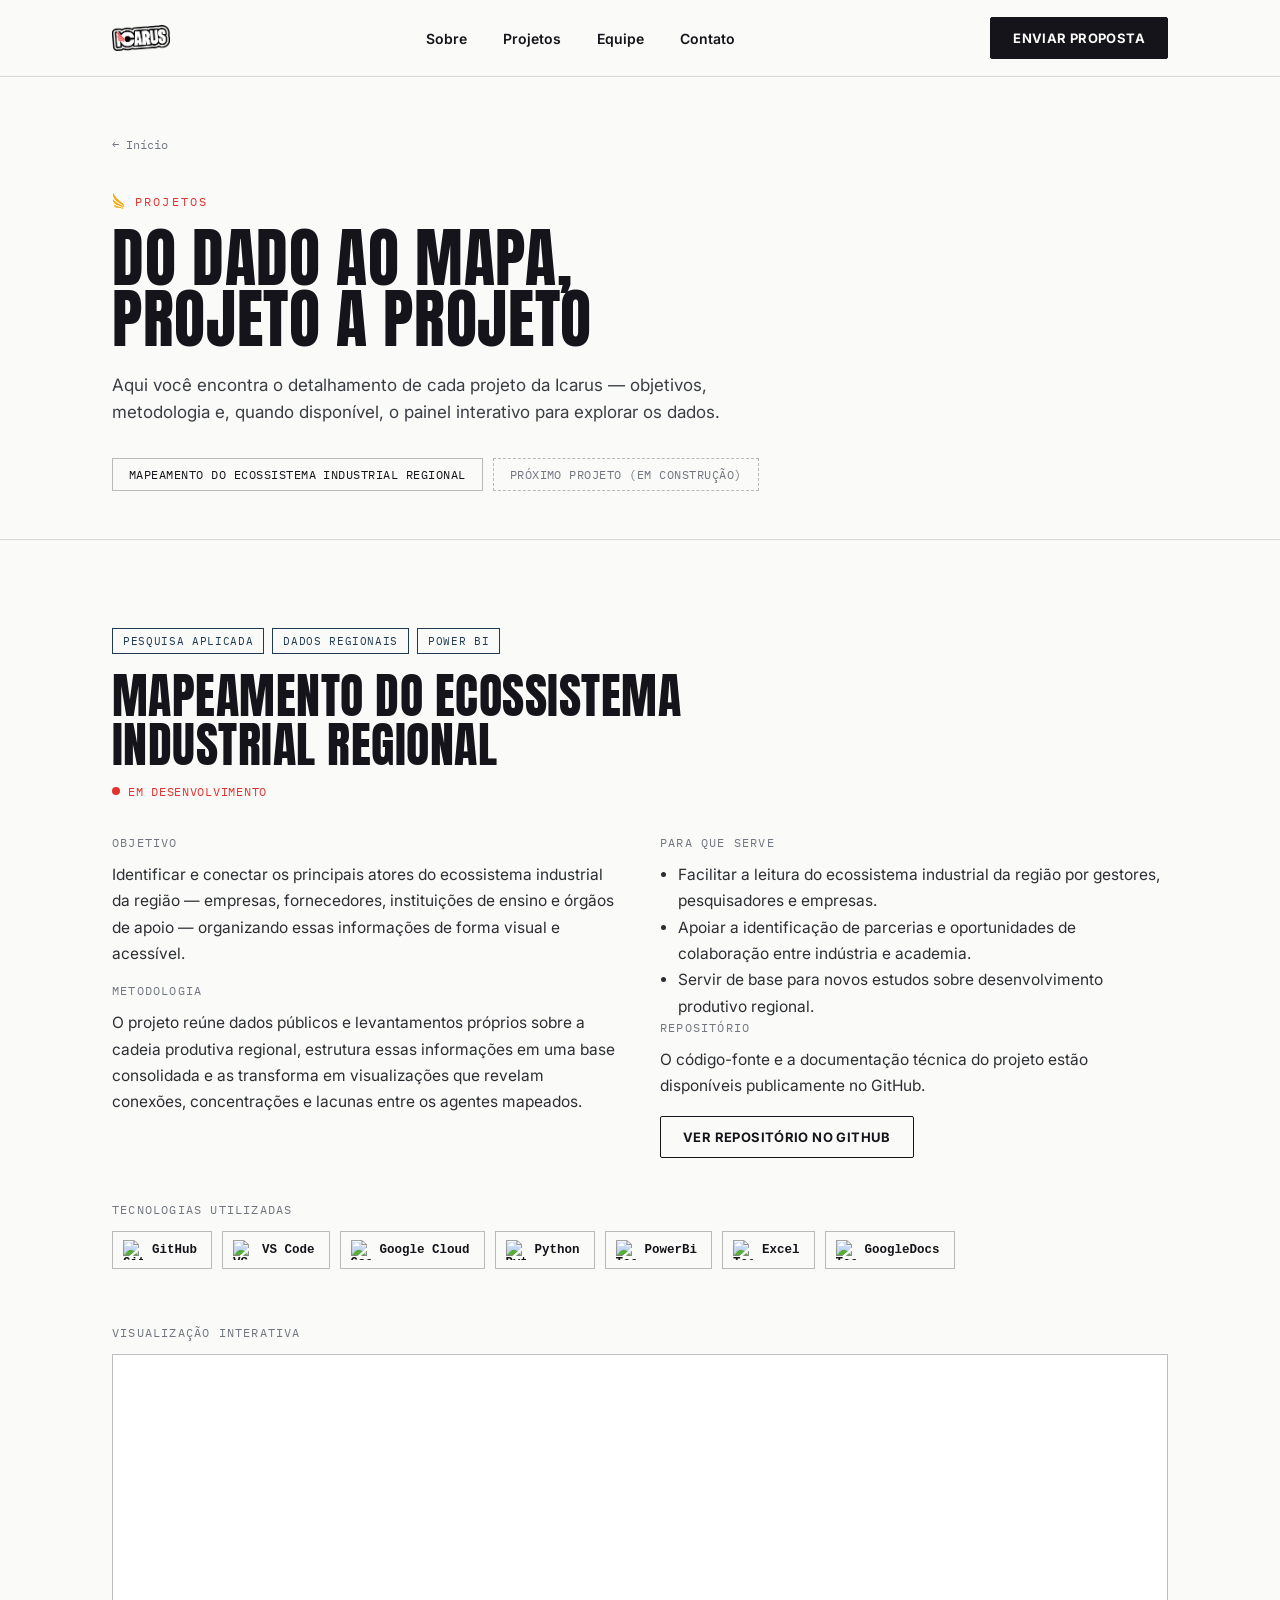
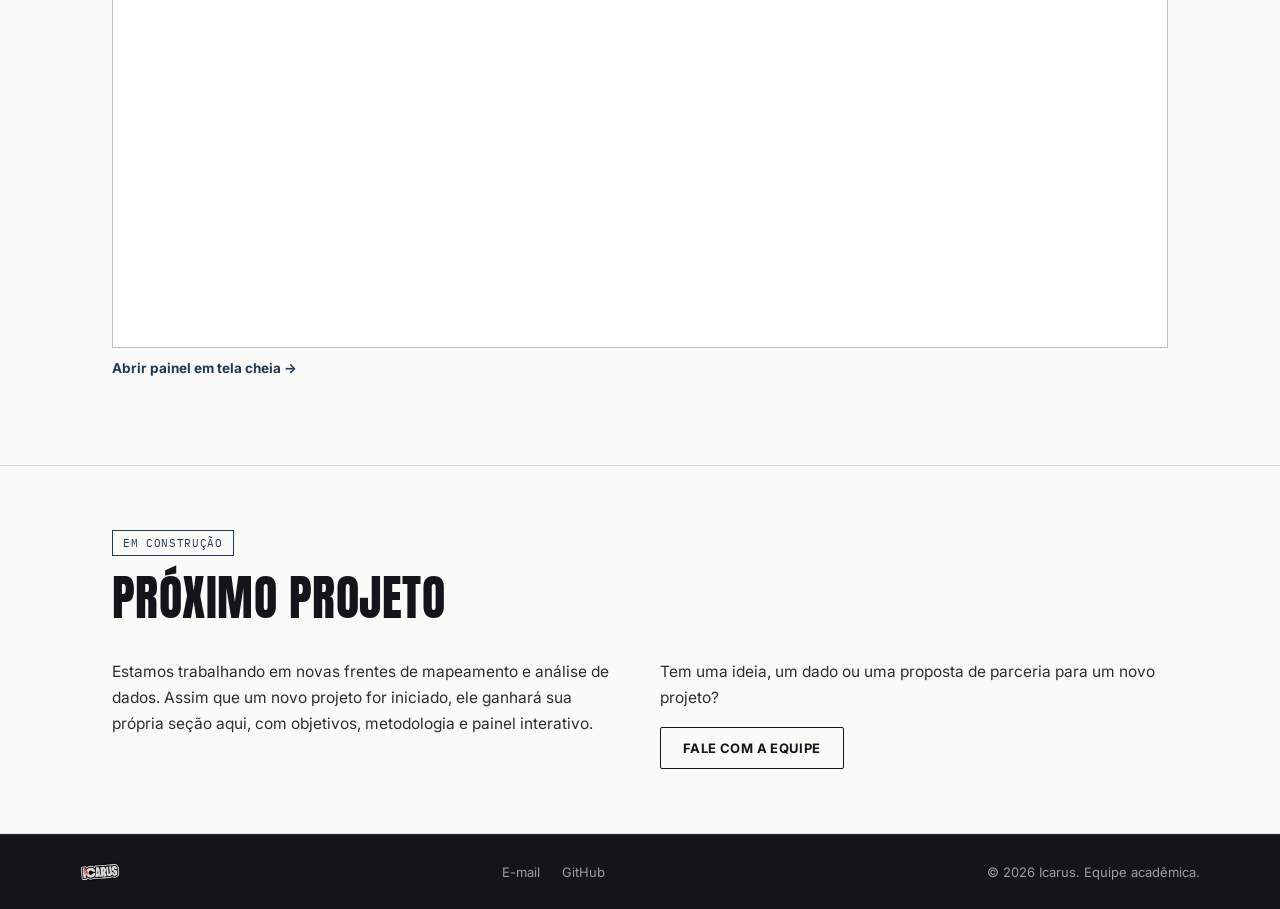
==== commit 7bb70f92: "Add files via upload" ====
--- a/projetos.html
+++ b/projetos.html
@@ -757,7 +757,7 @@
         </div>
         <h2>Mapeamento do Ecossistema Industrial Regional</h2>
         <div class="pd-meta">
-          <span class="status concluido">Concluído</span>
+          <span class="status">Em desenvolvimento</span>
         </div>
       </div>
 
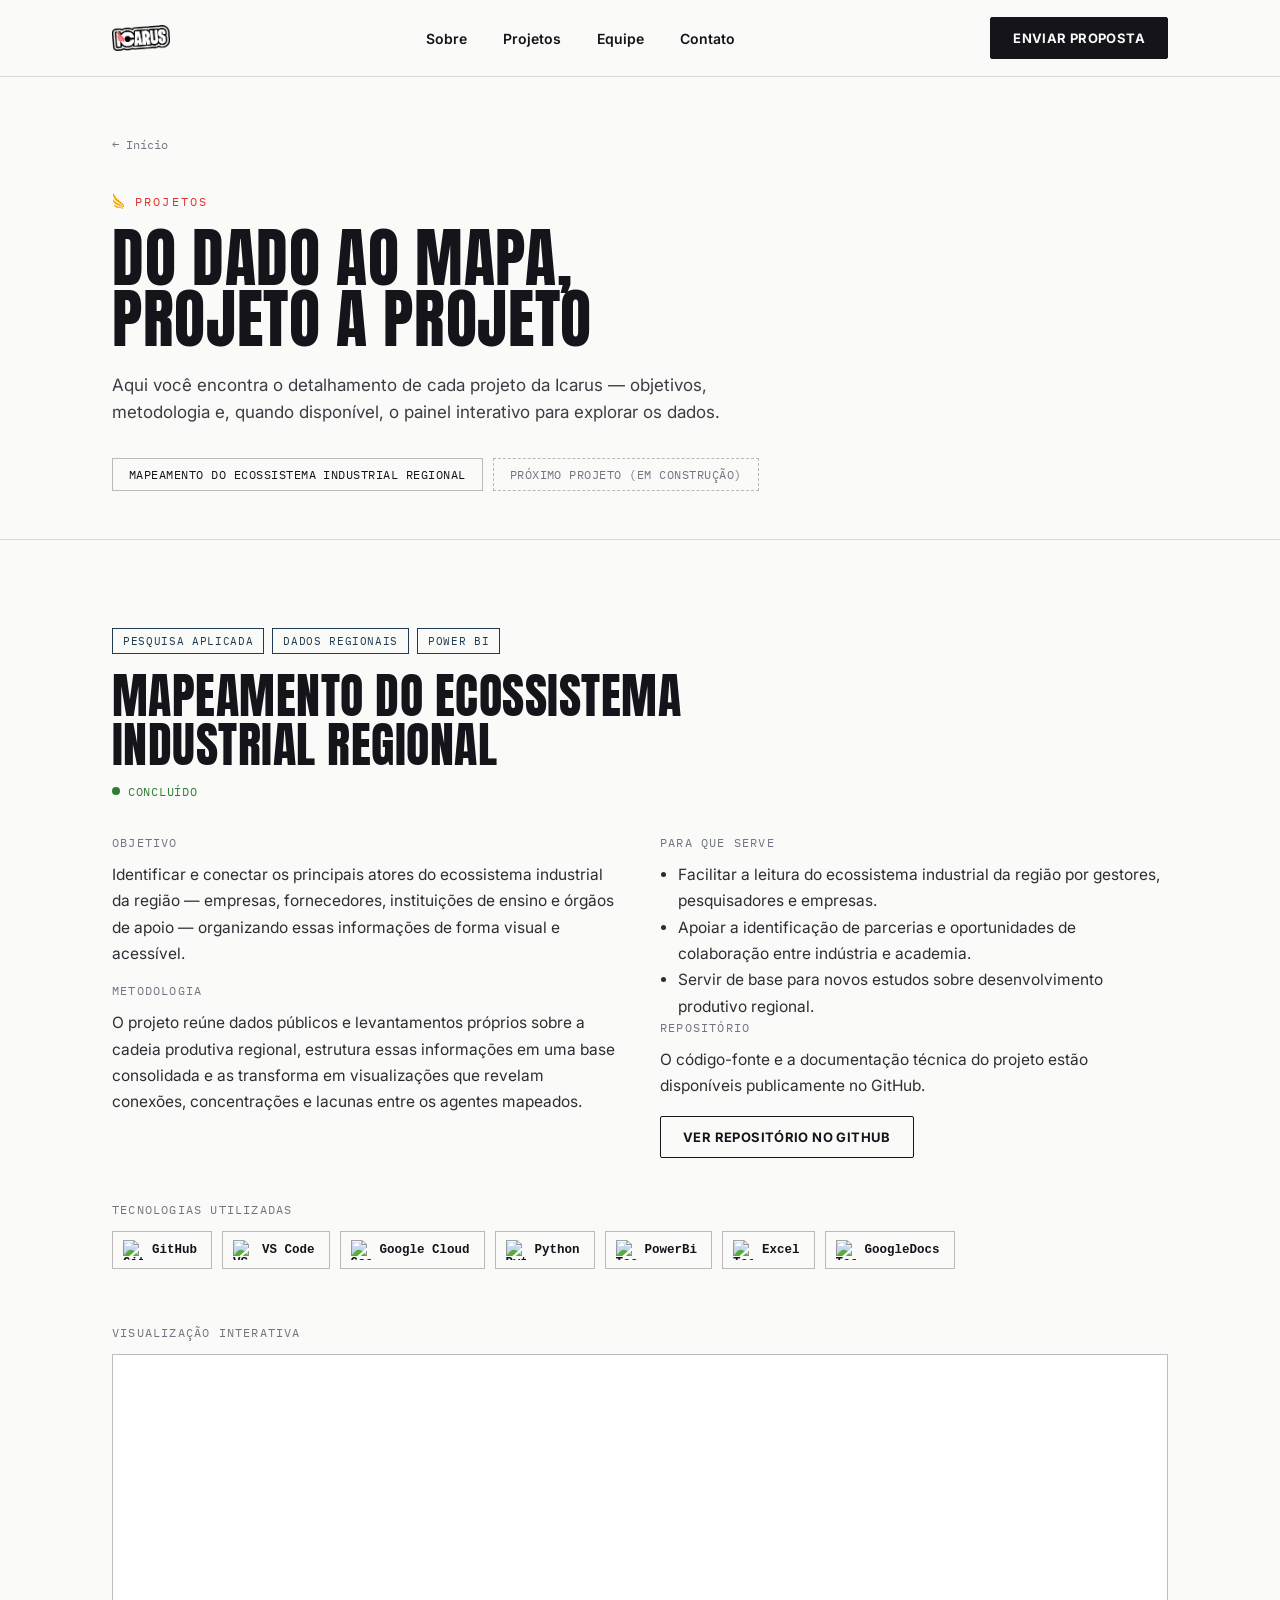
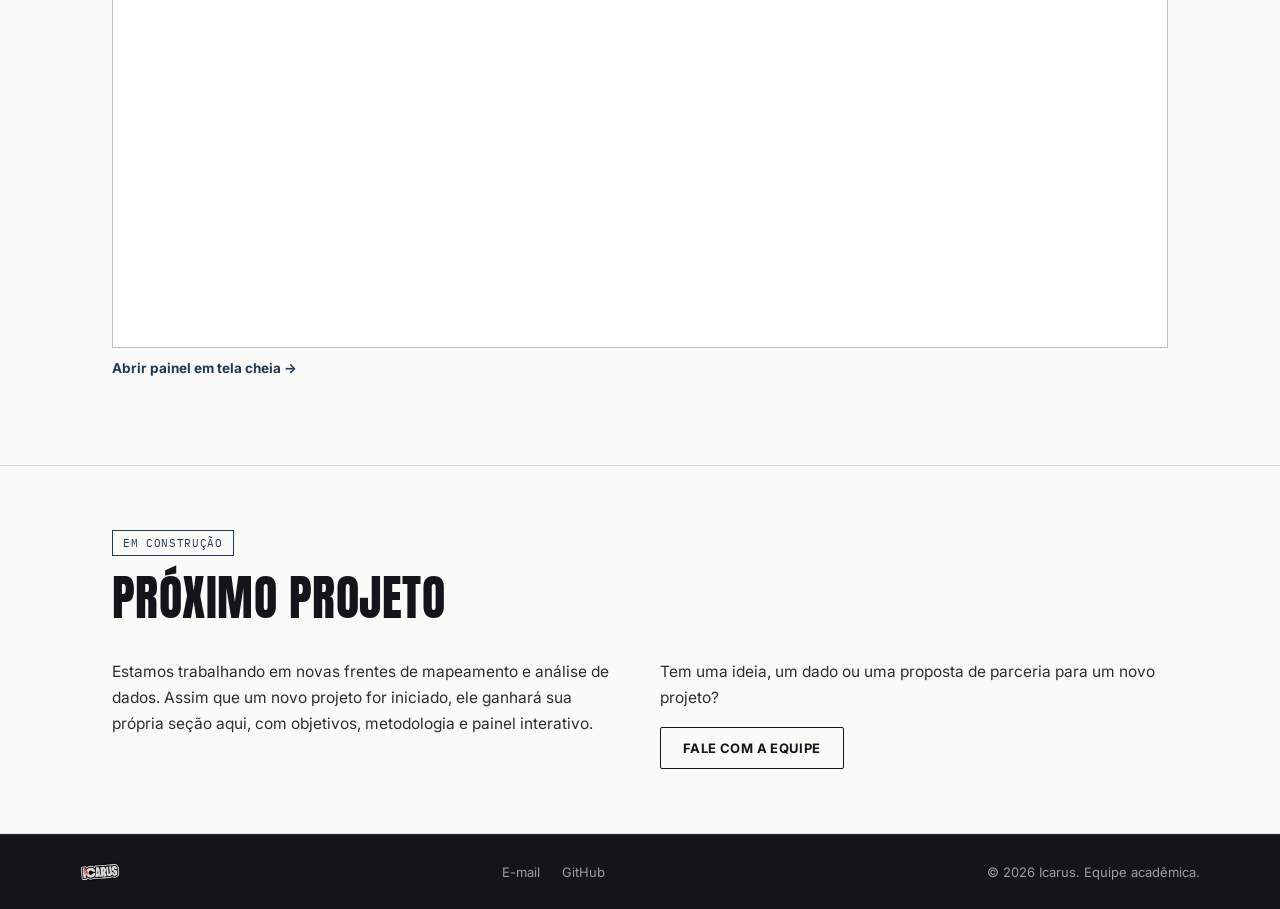
==== commit a46f874f: "Update project status from 'Em desenvolvimento' to 'Concluído'" ====
--- a/projetos.html
+++ b/projetos.html
@@ -602,6 +602,10 @@
     background:var(--red);
     display:inline-block;
   }
+  .pd-meta .status.andamento{color:var(--red);}
+  .pd-meta .status.andamento::before{background:var(--red);}
+  .pd-meta .status.concluido{color:#2E7D32;}
+  .pd-meta .status.concluido::before{background:#2E7D32;}
 
   .pd-body{
     display:grid;
@@ -757,7 +761,7 @@
         </div>
         <h2>Mapeamento do Ecossistema Industrial Regional</h2>
         <div class="pd-meta">
-          <span class="status">Em desenvolvimento</span>
+          <span class="status concluido">Concluído</span>
         </div>
       </div>
 
